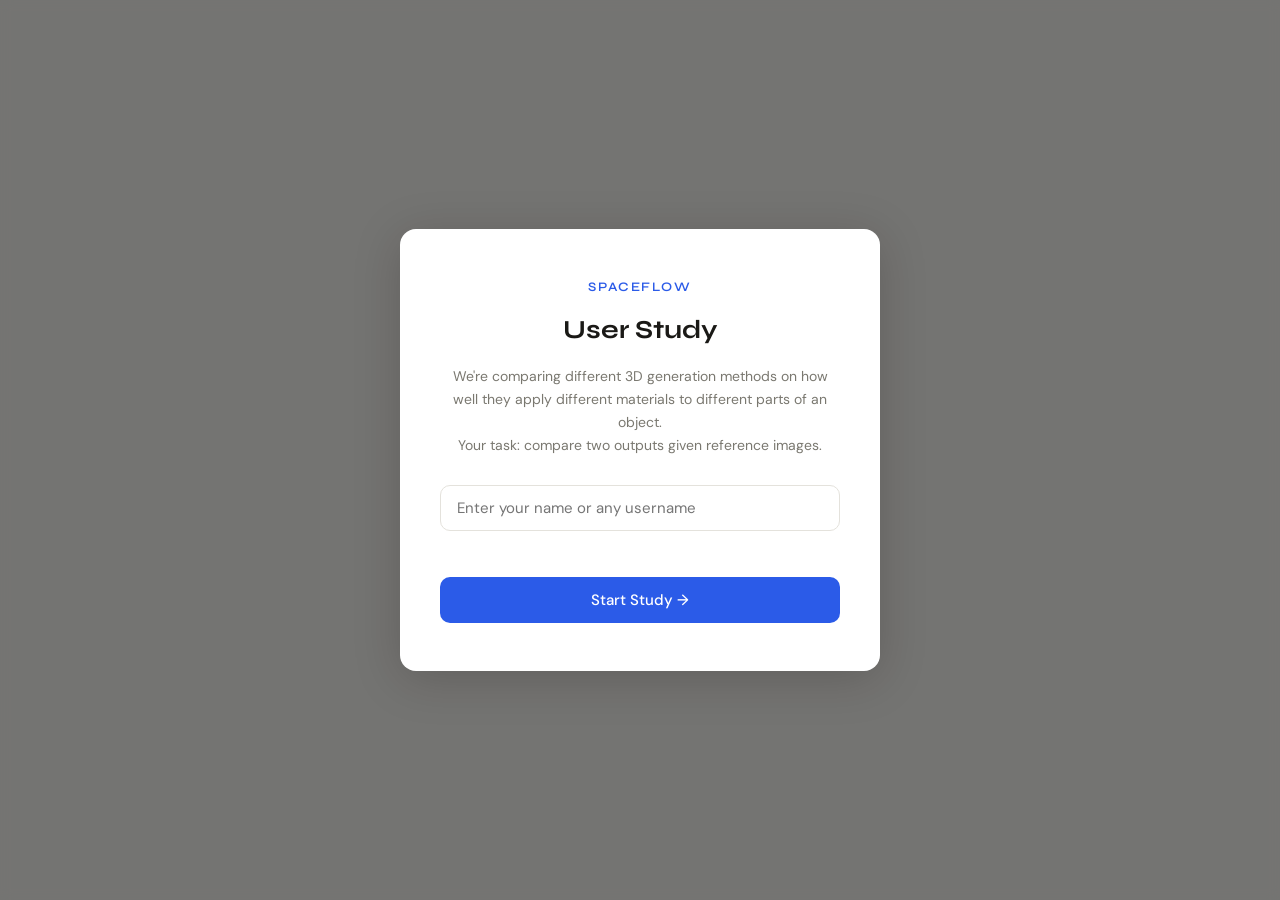
==== index.html @ b4039ef4 "Add files via upload" ====
<!DOCTYPE html>
<html lang="en">
<head>
  <meta charset="UTF-8">
  <meta name="viewport" content="width=device-width, initial-scale=1.0">
  <title>SpaceFlow — User Study</title>
  <link rel="preconnect" href="https://fonts.googleapis.com">
  <link rel="preconnect" href="https://fonts.gstatic.com" crossorigin>
  <link href="https://fonts.googleapis.com/css2?family=DM+Sans:wght@300;400;500;600&family=Syne:wght@600;700&display=swap" rel="stylesheet">
  <link rel="stylesheet" href="./static/css/style.css">
</head>
<body>

  <!-- ── USERNAME MODAL ─────────────────────────────────────────── -->
  <div id="username-modal" class="modal-overlay">
    <div class="modal-card">
      <div class="modal-logo">SpaceFlow</div>
      <h2 class="modal-title">User Study</h2>
      <p class="modal-subtitle">
        We're comparing different 3D generation methods on how well they apply
        different materials to different parts of an object.<br>
        Your task: compare two outputs given reference images.
      </p>
      <input type="text" id="username-input" class="modal-input"
             placeholder="Enter your name or any username" autocomplete="off">
      <p class="modal-error" id="username-error"></p>
      <button id="username-submit" class="btn btn-primary">Start Study →</button>
    </div>
  </div>

  <!-- ── MAIN STUDY ─────────────────────────────────────────────── -->
  <div id="main-content" class="page" style="display:none;" data-study-id="appearance">

    <!-- header -->
    <header class="study-header">
      <div class="study-header-left">
        <span class="study-name">SpaceFlow &mdash; Local Appearance Control</span>
      </div>
      <div class="study-header-right">
        <span class="participant-label">Participant: <strong id="display-username"></strong></span>
      </div>
    </header>

    <!-- progress -->
    <div class="progress-wrap">
      <div class="progress-text" id="progress-text">Loading…</div>
      <div class="progress-track">
        <div class="progress-fill" id="progress-fill" style="width:0%"></div>
      </div>
    </div>

    <!-- task description + prompt -->
    <div class="task-card">
      <div class="task-instruction">
        Starting from a 3D geometric shape, we apply different methods to texture the object.
        Each part should match its corresponding reference material below.
        <strong>Judge each sample against the references — not against each other.</strong>
      </div>
      <div class="prompt-row">
        <span class="prompt-label">Prompt</span>
        <span class="prompt-text" id="prompt-box">—</span>
      </div>
    </div>

    <!-- reference images -->
    <div class="references-section">
      <div class="section-label">Reference Materials</div>
      <div class="references-row">
        <div class="reference-card">
          <img id="ref-a-img" src="" alt="Reference A" class="reference-img">
          <div class="reference-tag" id="ref-a-label">Reference A</div>
        </div>
        <div class="reference-divider">+</div>
        <div class="reference-card">
          <img id="ref-b-img" src="" alt="Reference B" class="reference-img">
          <div class="reference-tag" id="ref-b-label">Reference B</div>
        </div>
      </div>
    </div>

    <!-- A/B outputs -->
    <div class="outputs-section">
      <div class="output-col">
        <div class="output-label">Sample A</div>
        <div id="imgs-a" class="output-images"></div>
      </div>
      <div class="output-col">
        <div class="output-label">Sample B</div>
        <div id="imgs-b" class="output-images"></div>
      </div>
    </div>

    <!-- hidden tracking spans (used by main.js) -->
    <span id="scene"          style="display:none"></span>
    <span id="model_a_method" style="display:none"></span>
    <span id="model_b_method" style="display:none"></span>

    <!-- questions -->
    <div class="survey-section">
      <form id="survey-form">

        <div class="question">
          <div class="question-text">
            Q1 &mdash; Which sample's <em id="q1-part">part A</em>
            better matches <strong>Reference A</strong>?
          </div>
          <div class="choices">
            <label class="choice-label">
              <input type="radio" name="q1" value="Model A" required>
              <span class="choice-btn">Sample A</span>
            </label>
            <label class="choice-label">
              <input type="radio" name="q1" value="Model B">
              <span class="choice-btn">Sample B</span>
            </label>
            <label class="choice-label">
              <input type="radio" name="q1" value="Equal">
              <span class="choice-btn">Both Equal</span>
            </label>
          </div>
        </div>

        <div class="question">
          <div class="question-text">
            Q2 &mdash; Which sample's <em id="q2-part">part B</em>
            better matches <strong>Reference B</strong>?
          </div>
          <div class="choices">
            <label class="choice-label">
              <input type="radio" name="q2" value="Model A" required>
              <span class="choice-btn">Sample A</span>
            </label>
            <label class="choice-label">
              <input type="radio" name="q2" value="Model B">
              <span class="choice-btn">Sample B</span>
            </label>
            <label class="choice-label">
              <input type="radio" name="q2" value="Equal">
              <span class="choice-btn">Both Equal</span>
            </label>
          </div>
        </div>

        <div class="question">
          <div class="question-text">
            Q3 &mdash; Which sample do you <strong>prefer overall</strong>,
            considering both parts together?
          </div>
          <div class="choices">
            <label class="choice-label">
              <input type="radio" name="q3" value="Model A" required>
              <span class="choice-btn">Sample A</span>
            </label>
            <label class="choice-label">
              <input type="radio" name="q3" value="Model B">
              <span class="choice-btn">Sample B</span>
            </label>
            <label class="choice-label">
              <input type="radio" name="q3" value="Equal">
              <span class="choice-btn">Both Equal</span>
            </label>
          </div>
        </div>

        <div id="form-error" class="form-error" style="display:none">
          Please answer all three questions before submitting.
        </div>

        <button type="submit" class="btn btn-submit" id="submit-btn">
          Submit &amp; Next →
        </button>
      </form>

      <div id="message" class="message" style="display:none"></div>
    </div>

  </div><!-- /main-content -->

  <script src="./static/js/main.js?v=2"></script>
</body>
</html>
---- static/css/style.css ----
/* ── RESET & BASE ──────────────────────────────────────────────────── */
*, *::before, *::after { box-sizing: border-box; margin: 0; padding: 0; }

:root {
  --bg:          #F7F6F3;
  --surface:     #FFFFFF;
  --border:      #E4E2DC;
  --text:        #1A1916;
  --text-muted:  #7A7870;
  --accent:      #2B5BE8;
  --accent-soft: #EEF2FD;
  --green:       #1E7E4C;
  --green-soft:  #EAF5EF;
  --red:         #C0392B;
  --red-soft:    #FDEDEB;
  --radius:      10px;
  --shadow:      0 1px 4px rgba(0,0,0,0.08), 0 4px 16px rgba(0,0,0,0.04);
}

body {
  font-family: 'DM Sans', system-ui, sans-serif;
  font-size: 15px;
  line-height: 1.6;
  background: var(--bg);
  color: var(--text);
  min-height: 100vh;
}

/* ── MODAL ─────────────────────────────────────────────────────────── */
.modal-overlay {
  position: fixed; inset: 0;
  background: rgba(10,10,8,0.55);
  backdrop-filter: blur(6px);
  display: flex;
  align-items: center;
  justify-content: center;
  z-index: 100;
}

.modal-card {
  background: var(--surface);
  border-radius: 16px;
  box-shadow: 0 8px 48px rgba(0,0,0,0.18);
  padding: 48px 40px;
  max-width: 480px;
  width: 90%;
  text-align: center;
}

.modal-logo {
  font-family: 'Syne', sans-serif;
  font-size: 13px;
  font-weight: 600;
  letter-spacing: 0.12em;
  text-transform: uppercase;
  color: var(--accent);
  margin-bottom: 12px;
}

.modal-title {
  font-family: 'Syne', sans-serif;
  font-size: 26px;
  font-weight: 700;
  margin-bottom: 14px;
  color: var(--text);
}

.modal-subtitle {
  font-size: 14px;
  color: var(--text-muted);
  line-height: 1.65;
  margin-bottom: 28px;
}

.modal-input {
  width: 100%;
  padding: 12px 16px;
  border: 1.5px solid var(--border);
  border-radius: var(--radius);
  font-family: inherit;
  font-size: 15px;
  outline: none;
  transition: border-color 0.15s;
  margin-bottom: 8px;
}
.modal-input:focus { border-color: var(--accent); }

.modal-error {
  font-size: 13px;
  color: var(--red);
  min-height: 18px;
  margin-bottom: 20px;
  text-align: left;
}

/* ── BUTTONS ───────────────────────────────────────────────────────── */
.btn {
  display: inline-flex;
  align-items: center;
  justify-content: center;
  gap: 6px;
  font-family: 'DM Sans', sans-serif;
  font-size: 15px;
  font-weight: 500;
  border: none;
  border-radius: var(--radius);
  cursor: pointer;
  transition: all 0.15s;
  text-decoration: none;
}

.btn-primary {
  background: var(--accent);
  color: #fff;
  padding: 13px 28px;
  width: 100%;
}
.btn-primary:hover { background: #1e4acb; }

.btn-submit {
  background: var(--text);
  color: #fff;
  padding: 14px 36px;
  font-size: 16px;
  margin-top: 24px;
  width: 100%;
  border-radius: var(--radius);
}
.btn-submit:hover { background: #333; }
.btn-submit:disabled { background: #aaa; cursor: not-allowed; }

/* ── PAGE LAYOUT ───────────────────────────────────────────────────── */
.page {
  max-width: 960px;
  margin: 0 auto;
  padding: 0 24px 80px;
}

/* ── HEADER ────────────────────────────────────────────────────────── */
.study-header {
  display: flex;
  justify-content: space-between;
  align-items: center;
  padding: 20px 0 16px;
  border-bottom: 1px solid var(--border);
  margin-bottom: 24px;
}

.study-name {
  font-family: 'Syne', sans-serif;
  font-size: 15px;
  font-weight: 600;
  color: var(--text);
}

.participant-label {
  font-size: 13px;
  color: var(--text-muted);
}

/* ── PROGRESS ──────────────────────────────────────────────────────── */
.progress-wrap {
  display: flex;
  align-items: center;
  gap: 14px;
  margin-bottom: 24px;
}

.progress-text {
  font-size: 13px;
  color: var(--text-muted);
  white-space: nowrap;
  min-width: 80px;
}

.progress-track {
  flex: 1;
  height: 4px;
  background: var(--border);
  border-radius: 2px;
  overflow: hidden;
}

.progress-fill {
  height: 100%;
  background: var(--accent);
  border-radius: 2px;
  transition: width 0.4s ease;
}

/* ── TASK CARD ─────────────────────────────────────────────────────── */
.task-card {
  background: var(--surface);
  border: 1px solid var(--border);
  border-radius: var(--radius);
  padding: 20px 24px;
  margin-bottom: 20px;
  box-shadow: var(--shadow);
}

.task-instruction {
  font-size: 14px;
  color: var(--text-muted);
  line-height: 1.65;
  margin-bottom: 14px;
}

.prompt-row {
  display: flex;
  align-items: baseline;
  gap: 12px;
  border-top: 1px solid var(--border);
  padding-top: 14px;
}

.prompt-label {
  font-size: 11px;
  font-weight: 600;
  letter-spacing: 0.08em;
  text-transform: uppercase;
  color: var(--accent);
  flex-shrink: 0;
}

.prompt-text {
  font-size: 15px;
  font-weight: 500;
  color: var(--text);
}

/* ── REFERENCES ────────────────────────────────────────────────────── */
.references-section {
  margin-bottom: 20px;
}

.section-label {
  font-size: 11px;
  font-weight: 600;
  letter-spacing: 0.08em;
  text-transform: uppercase;
  color: var(--text-muted);
  margin-bottom: 10px;
}

.references-row {
  display: flex;
  align-items: center;
  gap: 16px;
}

.reference-card {
  background: var(--surface);
  border: 1px solid var(--border);
  border-radius: var(--radius);
  overflow: hidden;
  box-shadow: var(--shadow);
  text-align: center;
}

.reference-img {
  display: block;
  width: 160px;
  height: 160px;
  object-fit: cover;
}

.reference-tag {
  font-size: 12px;
  font-weight: 500;
  color: var(--text-muted);
  padding: 8px 10px;
  border-top: 1px solid var(--border);
  background: var(--bg);
}

.reference-divider {
  font-size: 22px;
  color: var(--border);
  font-weight: 300;
  flex-shrink: 0;
}

/* ── OUTPUTS ───────────────────────────────────────────────────────── */
.outputs-section {
  display: grid;
  grid-template-columns: 1fr 1fr;
  gap: 16px;
  margin-bottom: 28px;
}

.output-col {
  background: var(--surface);
  border: 1px solid var(--border);
  border-radius: var(--radius);
  overflow: hidden;
  box-shadow: var(--shadow);
}

.output-label {
  font-family: 'Syne', sans-serif;
  font-size: 13px;
  font-weight: 600;
  letter-spacing: 0.04em;
  padding: 12px 16px;
  border-bottom: 1px solid var(--border);
  background: var(--bg);
  color: var(--text);
}

.output-images {
  padding: 12px;
  display: flex;
  flex-direction: column;
  gap: 8px;
  align-items: center;
}

.output-images img {
  width: 100%;
  max-width: 400px;
  border-radius: 6px;
  display: block;
}

.output-images video {
  width: 100%;
  max-width: 400px;
  border-radius: 6px;
  display: block;
}

/* ── SURVEY ────────────────────────────────────────────────────────── */
.survey-section {
  background: var(--surface);
  border: 1px solid var(--border);
  border-radius: var(--radius);
  padding: 28px 32px;
  box-shadow: var(--shadow);
}

.question {
  margin-bottom: 24px;
  padding-bottom: 24px;
  border-bottom: 1px solid var(--border);
}
.question:last-of-type { border-bottom: none; }

.question-text {
  font-size: 15px;
  font-weight: 500;
  margin-bottom: 14px;
  color: var(--text);
}

.question-text em {
  font-style: normal;
  color: var(--accent);
  font-weight: 600;
}

.choices {
  display: flex;
  gap: 10px;
  flex-wrap: wrap;
}

.choice-label {
  cursor: pointer;
}

.choice-label input[type="radio"] {
  display: none;
}

.choice-btn {
  display: inline-block;
  padding: 9px 20px;
  border: 1.5px solid var(--border);
  border-radius: 8px;
  font-size: 14px;
  font-weight: 500;
  color: var(--text-muted);
  background: var(--bg);
  transition: all 0.12s;
  user-select: none;
}

.choice-label input[type="radio"]:checked + .choice-btn {
  border-color: var(--accent);
  background: var(--accent-soft);
  color: var(--accent);
}

.choice-label:hover .choice-btn {
  border-color: #bbb;
  color: var(--text);
}

.form-error {
  font-size: 13px;
  color: var(--red);
  background: var(--red-soft);
  border-radius: 6px;
  padding: 10px 14px;
  margin-top: 12px;
}

/* ── MESSAGES ──────────────────────────────────────────────────────── */
.message {
  margin-top: 16px;
  padding: 14px 18px;
  border-radius: var(--radius);
  font-size: 14px;
  font-weight: 500;
}
.message.success {
  background: var(--green-soft);
  color: var(--green);
  border: 1px solid #c6e8d5;
}
.message.error {
  background: var(--red-soft);
  color: var(--red);
  border: 1px solid #f5c6c2;
}

/* ── COMPLETION ────────────────────────────────────────────────────── */
.completion-card {
  text-align: center;
  padding: 60px 32px;
  background: var(--surface);
  border: 1px solid var(--border);
  border-radius: var(--radius);
  box-shadow: var(--shadow);
  margin-top: 40px;
}
.completion-emoji { font-size: 48px; margin-bottom: 16px; }
.completion-title {
  font-family: 'Syne', sans-serif;
  font-size: 22px;
  font-weight: 700;
  margin-bottom: 10px;
}
.completion-text { color: var(--text-muted); font-size: 15px; }

/* ── RESPONSIVE ────────────────────────────────────────────────────── */
@media (max-width: 640px) {
  .outputs-section { grid-template-columns: 1fr; }
  .references-row { flex-direction: column; align-items: flex-start; }
  .reference-img { width: 120px; height: 120px; }
  .reference-divider { display: none; }
  .survey-section { padding: 20px 18px; }
  .choices { flex-direction: column; }
  .choice-btn { display: block; text-align: center; }
}
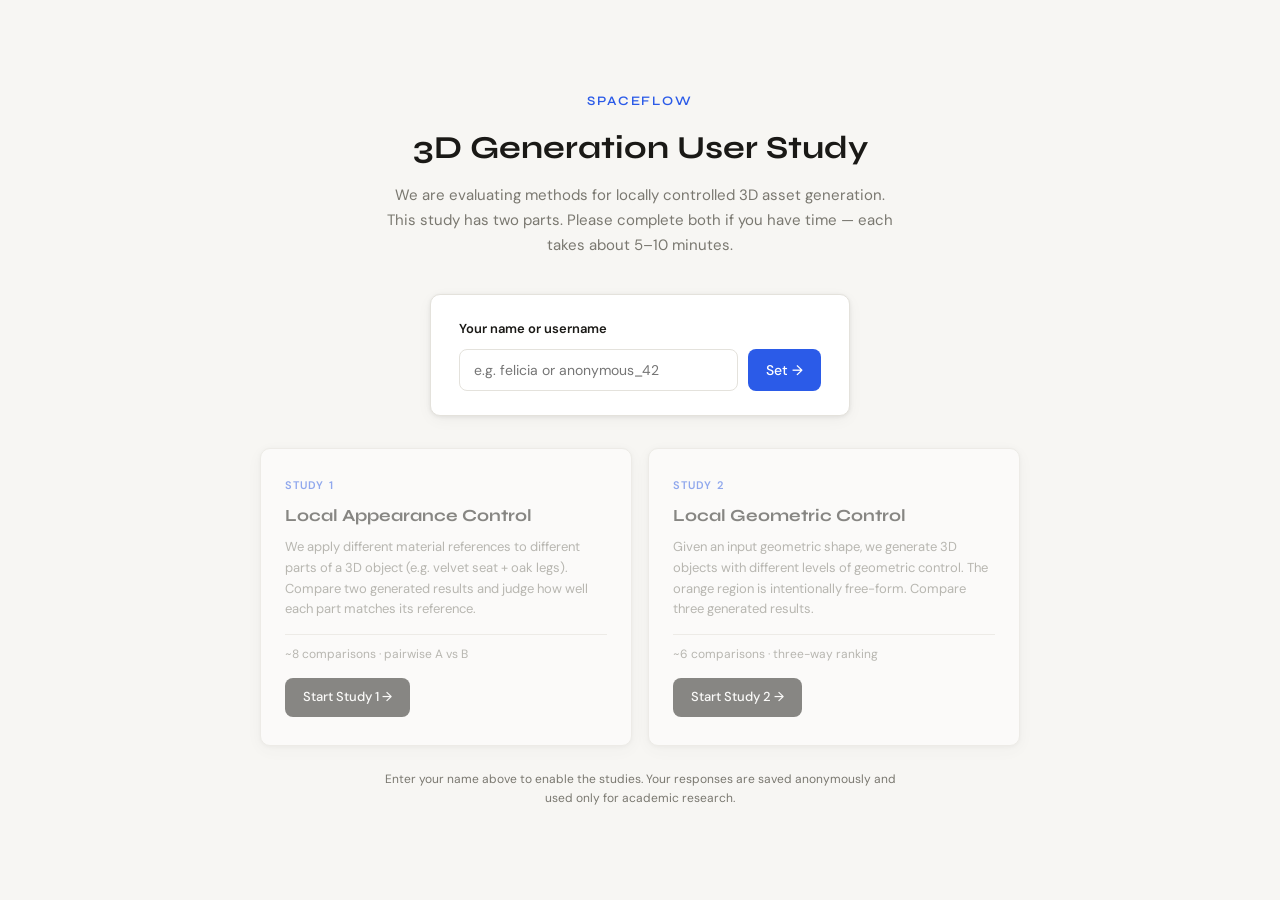
==== commit 9e7860e4: "Add local tau study" ====
--- a/index.html
+++ b/index.html
@@ -8,174 +8,285 @@
   <link rel="preconnect" href="https://fonts.gstatic.com" crossorigin>
   <link href="https://fonts.googleapis.com/css2?family=DM+Sans:wght@300;400;500;600&family=Syne:wght@600;700&display=swap" rel="stylesheet">
   <link rel="stylesheet" href="./static/css/style.css">
+  <style>
+    /* Landing-page specific styles */
+    .landing-wrap {
+      min-height: 100vh;
+      display: flex;
+      flex-direction: column;
+      align-items: center;
+      justify-content: center;
+      padding: 40px 24px;
+    }
+
+    .landing-logo {
+      font-family: 'Syne', sans-serif;
+      font-size: 13px;
+      font-weight: 600;
+      letter-spacing: 0.14em;
+      text-transform: uppercase;
+      color: var(--accent);
+      margin-bottom: 10px;
+      text-align: center;
+    }
+
+    .landing-title {
+      font-family: 'Syne', sans-serif;
+      font-size: 32px;
+      font-weight: 700;
+      text-align: center;
+      margin-bottom: 10px;
+      color: var(--text);
+    }
+
+    .landing-subtitle {
+      font-size: 15px;
+      color: var(--text-muted);
+      text-align: center;
+      max-width: 520px;
+      line-height: 1.65;
+      margin-bottom: 36px;
+    }
+
+    /* Username block */
+    .username-block {
+      background: var(--surface);
+      border: 1px solid var(--border);
+      border-radius: var(--radius);
+      padding: 24px 28px;
+      width: 100%;
+      max-width: 420px;
+      box-shadow: var(--shadow);
+      margin-bottom: 32px;
+    }
+
+    .username-block-label {
+      font-size: 13px;
+      font-weight: 600;
+      margin-bottom: 10px;
+      color: var(--text);
+    }
+
+    .username-row {
+      display: flex;
+      gap: 10px;
+    }
+
+    .username-row input {
+      flex: 1;
+      padding: 11px 14px;
+      border: 1.5px solid var(--border);
+      border-radius: 8px;
+      font-family: inherit;
+      font-size: 14px;
+      outline: none;
+      transition: border-color 0.15s;
+    }
+    .username-row input:focus { border-color: var(--accent); }
+
+    .username-confirm-btn {
+      padding: 11px 18px;
+      background: var(--accent);
+      color: #fff;
+      border: none;
+      border-radius: 8px;
+      font-family: inherit;
+      font-size: 14px;
+      font-weight: 500;
+      cursor: pointer;
+      white-space: nowrap;
+      transition: background 0.15s;
+    }
+    .username-confirm-btn:hover { background: #1e4acb; }
+
+    .username-set-msg {
+      font-size: 13px;
+      color: var(--green);
+      margin-top: 8px;
+    }
+
+    /* Study cards */
+    .study-cards {
+      display: grid;
+      grid-template-columns: 1fr 1fr;
+      gap: 16px;
+      width: 100%;
+      max-width: 760px;
+    }
+
+    .study-card {
+      background: var(--surface);
+      border: 1px solid var(--border);
+      border-radius: var(--radius);
+      padding: 28px 24px;
+      box-shadow: var(--shadow);
+      display: flex;
+      flex-direction: column;
+      gap: 10px;
+      text-decoration: none;
+      color: inherit;
+      transition: border-color 0.15s, box-shadow 0.15s;
+      cursor: pointer;
+    }
+    .study-card:hover {
+      border-color: var(--accent);
+      box-shadow: 0 4px 20px rgba(43,91,232,0.10);
+    }
+    .study-card.disabled {
+      opacity: 0.5;
+      pointer-events: none;
+    }
+
+    .card-tag {
+      font-size: 11px;
+      font-weight: 600;
+      letter-spacing: 0.1em;
+      text-transform: uppercase;
+      color: var(--accent);
+    }
+
+    .card-title {
+      font-family: 'Syne', sans-serif;
+      font-size: 17px;
+      font-weight: 700;
+      color: var(--text);
+      line-height: 1.3;
+    }
+
+    .card-desc {
+      font-size: 13px;
+      color: var(--text-muted);
+      line-height: 1.6;
+      flex: 1;
+    }
+
+    .card-meta {
+      font-size: 12px;
+      color: var(--text-muted);
+      border-top: 1px solid var(--border);
+      padding-top: 10px;
+      margin-top: 4px;
+    }
+
+    .card-btn {
+      display: inline-flex;
+      align-items: center;
+      gap: 6px;
+      padding: 9px 18px;
+      background: var(--text);
+      color: #fff;
+      border-radius: 8px;
+      font-size: 13px;
+      font-weight: 500;
+      align-self: flex-start;
+      margin-top: 4px;
+      transition: background 0.15s;
+    }
+    .study-card:hover .card-btn { background: var(--accent); }
+
+    .landing-note {
+      font-size: 12px;
+      color: var(--text-muted);
+      text-align: center;
+      margin-top: 24px;
+      max-width: 520px;
+    }
+
+    @media (max-width: 600px) {
+      .study-cards { grid-template-columns: 1fr; }
+      .landing-title { font-size: 24px; }
+    }
+  </style>
 </head>
 <body>
-
-  <!-- ── USERNAME MODAL ─────────────────────────────────────────── -->
-  <div id="username-modal" class="modal-overlay">
-    <div class="modal-card">
-      <div class="modal-logo">SpaceFlow</div>
-      <h2 class="modal-title">User Study</h2>
-      <p class="modal-subtitle">
-        We're comparing different 3D generation methods on how well they apply
-        different materials to different parts of an object.<br>
-        Your task: compare two outputs given reference images.
-      </p>
-      <input type="text" id="username-input" class="modal-input"
-             placeholder="Enter your name or any username" autocomplete="off">
-      <p class="modal-error" id="username-error"></p>
-      <button id="username-submit" class="btn btn-primary">Start Study →</button>
+  <div class="landing-wrap">
+
+    <div class="landing-logo">SpaceFlow</div>
+    <h1 class="landing-title">3D Generation User Study</h1>
+    <p class="landing-subtitle">
+      We are evaluating methods for locally controlled 3D asset generation.
+      This study has two parts. Please complete both if you have time —
+      each takes about 5–10 minutes.
+    </p>
+
+    <!-- Username -->
+    <div class="username-block">
+      <div class="username-block-label">Your name or username</div>
+      <div class="username-row">
+        <input type="text" id="username-input"
+               placeholder="e.g. felicia or anonymous_42" autocomplete="off">
+        <button class="username-confirm-btn" id="username-confirm">Set →</button>
+      </div>
+      <div class="username-set-msg" id="username-set-msg" style="display:none"></div>
     </div>
+
+    <!-- Study cards -->
+    <div class="study-cards" id="study-cards">
+
+      <a class="study-card disabled" id="card-appearance" href="./appearance.html">
+        <div class="card-tag">Study 1</div>
+        <div class="card-title">Local Appearance Control</div>
+        <div class="card-desc">
+          We apply different material references to different parts of a 3D object
+          (e.g. velvet seat + oak legs). Compare two generated results and judge
+          how well each part matches its reference.
+        </div>
+        <div class="card-meta">~8 comparisons · pairwise A vs B</div>
+        <div class="card-btn">Start Study 1 →</div>
+      </a>
+
+      <a class="study-card disabled" id="card-tau" href="./tau.html">
+        <div class="card-tag">Study 2</div>
+        <div class="card-title">Local Geometric Control</div>
+        <div class="card-desc">
+          Given an input geometric shape, we generate 3D objects with different
+          levels of geometric control. The orange region is intentionally free-form.
+          Compare three generated results.
+        </div>
+        <div class="card-meta">~6 comparisons · three-way ranking</div>
+        <div class="card-btn">Start Study 2 →</div>
+      </a>
+
+    </div>
+
+    <p class="landing-note">
+      Enter your name above to enable the studies.
+      Your responses are saved anonymously and used only for academic research.
+    </p>
+
   </div>
 
-  <!-- ── MAIN STUDY ─────────────────────────────────────────────── -->
-  <div id="main-content" class="page" style="display:none;" data-study-id="appearance">
-
-    <!-- header -->
-    <header class="study-header">
-      <div class="study-header-left">
-        <span class="study-name">SpaceFlow &mdash; Local Appearance Control</span>
-      </div>
-      <div class="study-header-right">
-        <span class="participant-label">Participant: <strong id="display-username"></strong></span>
-      </div>
-    </header>
-
-    <!-- progress -->
-    <div class="progress-wrap">
-      <div class="progress-text" id="progress-text">Loading…</div>
-      <div class="progress-track">
-        <div class="progress-fill" id="progress-fill" style="width:0%"></div>
-      </div>
-    </div>
-
-    <!-- task description + prompt -->
-    <div class="task-card">
-      <div class="task-instruction">
-        Starting from a 3D geometric shape, we apply different methods to texture the object.
-        Each part should match its corresponding reference material below.
-        <strong>Judge each sample against the references — not against each other.</strong>
-      </div>
-      <div class="prompt-row">
-        <span class="prompt-label">Prompt</span>
-        <span class="prompt-text" id="prompt-box">—</span>
-      </div>
-    </div>
-
-    <!-- reference images -->
-    <div class="references-section">
-      <div class="section-label">Reference Materials</div>
-      <div class="references-row">
-        <div class="reference-card">
-          <img id="ref-a-img" src="" alt="Reference A" class="reference-img">
-          <div class="reference-tag" id="ref-a-label">Reference A</div>
-        </div>
-        <div class="reference-divider">+</div>
-        <div class="reference-card">
-          <img id="ref-b-img" src="" alt="Reference B" class="reference-img">
-          <div class="reference-tag" id="ref-b-label">Reference B</div>
-        </div>
-      </div>
-    </div>
-
-    <!-- A/B outputs -->
-    <div class="outputs-section">
-      <div class="output-col">
-        <div class="output-label">Sample A</div>
-        <div id="imgs-a" class="output-images"></div>
-      </div>
-      <div class="output-col">
-        <div class="output-label">Sample B</div>
-        <div id="imgs-b" class="output-images"></div>
-      </div>
-    </div>
-
-    <!-- hidden tracking spans (used by main.js) -->
-    <span id="scene"          style="display:none"></span>
-    <span id="model_a_method" style="display:none"></span>
-    <span id="model_b_method" style="display:none"></span>
-
-    <!-- questions -->
-    <div class="survey-section">
-      <form id="survey-form">
-
-        <div class="question">
-          <div class="question-text">
-            Q1 &mdash; Which sample's <em id="q1-part">part A</em>
-            better matches <strong>Reference A</strong>?
-          </div>
-          <div class="choices">
-            <label class="choice-label">
-              <input type="radio" name="q1" value="Model A" required>
-              <span class="choice-btn">Sample A</span>
-            </label>
-            <label class="choice-label">
-              <input type="radio" name="q1" value="Model B">
-              <span class="choice-btn">Sample B</span>
-            </label>
-            <label class="choice-label">
-              <input type="radio" name="q1" value="Equal">
-              <span class="choice-btn">Both Equal</span>
-            </label>
-          </div>
-        </div>
-
-        <div class="question">
-          <div class="question-text">
-            Q2 &mdash; Which sample's <em id="q2-part">part B</em>
-            better matches <strong>Reference B</strong>?
-          </div>
-          <div class="choices">
-            <label class="choice-label">
-              <input type="radio" name="q2" value="Model A" required>
-              <span class="choice-btn">Sample A</span>
-            </label>
-            <label class="choice-label">
-              <input type="radio" name="q2" value="Model B">
-              <span class="choice-btn">Sample B</span>
-            </label>
-            <label class="choice-label">
-              <input type="radio" name="q2" value="Equal">
-              <span class="choice-btn">Both Equal</span>
-            </label>
-          </div>
-        </div>
-
-        <div class="question">
-          <div class="question-text">
-            Q3 &mdash; Which sample do you <strong>prefer overall</strong>,
-            considering both parts together?
-          </div>
-          <div class="choices">
-            <label class="choice-label">
-              <input type="radio" name="q3" value="Model A" required>
-              <span class="choice-btn">Sample A</span>
-            </label>
-            <label class="choice-label">
-              <input type="radio" name="q3" value="Model B">
-              <span class="choice-btn">Sample B</span>
-            </label>
-            <label class="choice-label">
-              <input type="radio" name="q3" value="Equal">
-              <span class="choice-btn">Both Equal</span>
-            </label>
-          </div>
-        </div>
-
-        <div id="form-error" class="form-error" style="display:none">
-          Please answer all three questions before submitting.
-        </div>
-
-        <button type="submit" class="btn btn-submit" id="submit-btn">
-          Submit &amp; Next →
-        </button>
-      </form>
-
-      <div id="message" class="message" style="display:none"></div>
-    </div>
-
-  </div><!-- /main-content -->
-
-  <script src="./static/js/main.js?v=2"></script>
+  <script>
+    const USERNAME_KEY = 'spaceflow_username';
+    const input = document.getElementById('username-input');
+    const confirmBtn = document.getElementById('username-confirm');
+    const msg = document.getElementById('username-set-msg');
+    const cards = document.getElementById('study-cards');
+
+    // Restore saved username
+    const saved = localStorage.getItem(USERNAME_KEY);
+    if (saved) {
+      input.value = saved;
+      enableCards(saved);
+    }
+
+    confirmBtn.addEventListener('click', confirmUsername);
+    input.addEventListener('keypress', e => {
+      if (e.key === 'Enter') confirmUsername();
+    });
+
+    function confirmUsername() {
+      const name = input.value.trim();
+      if (!name) { input.focus(); return; }
+      localStorage.setItem(USERNAME_KEY, name);
+      enableCards(name);
+    }
+
+    function enableCards(name) {
+      msg.textContent = `Logged in as "${name}" — choose a study below.`;
+      msg.style.display = 'block';
+      document.querySelectorAll('.study-card').forEach(c => c.classList.remove('disabled'));
+    }
+  </script>
 </body>
 </html>
--- a/static/css/style.css
+++ b/static/css/style.css
@@ -453,3 +453,88 @@
   .choices { flex-direction: column; }
   .choice-btn { display: block; text-align: center; }
 }
+
+/* ── 3-COLUMN OUTPUTS (tau study) ─────────────────────────────────── */
+.outputs-section-3col {
+  display: grid;
+  grid-template-columns: 1fr 1fr 1fr;
+  gap: 12px;
+  margin-bottom: 28px;
+}
+
+/* ── TAU REFERENCE (single image + description sidebar) ───────────── */
+.tau-reference-row {
+  display: flex;
+  gap: 20px;
+  align-items: flex-start;
+}
+
+.tau-reference-card {
+  background: var(--surface);
+  border: 1px solid var(--border);
+  border-radius: var(--radius);
+  overflow: hidden;
+  box-shadow: var(--shadow);
+  flex-shrink: 0;
+}
+
+.tau-reference-img {
+  display: block;
+  width: 220px;
+  height: 220px;
+  object-fit: contain;
+  background: #f0f0ed;
+}
+
+.tau-reference-desc {
+  flex: 1;
+  padding: 4px 0;
+}
+
+.ref-desc-title {
+  font-size: 12px;
+  font-weight: 600;
+  letter-spacing: 0.06em;
+  text-transform: uppercase;
+  color: var(--text-muted);
+  margin-bottom: 10px;
+}
+
+.ref-desc-list {
+  list-style: none;
+  display: flex;
+  flex-direction: column;
+  gap: 10px;
+}
+
+.ref-desc-list li {
+  font-size: 14px;
+  color: var(--text);
+  line-height: 1.5;
+  padding-left: 14px;
+  position: relative;
+}
+
+.ref-desc-list li::before {
+  content: '–';
+  position: absolute;
+  left: 0;
+  color: var(--text-muted);
+}
+
+/* ── BACK LINK ────────────────────────────────────────────────────── */
+.back-link {
+  font-size: 13px;
+  color: var(--text-muted);
+  text-decoration: none;
+  margin-right: 16px;
+  transition: color 0.15s;
+}
+.back-link:hover { color: var(--accent); }
+
+/* ── RESPONSIVE (tau) ─────────────────────────────────────────────── */
+@media (max-width: 800px) {
+  .outputs-section-3col { grid-template-columns: 1fr; }
+  .tau-reference-row    { flex-direction: column; }
+  .tau-reference-img    { width: 100%; height: 200px; }
+}
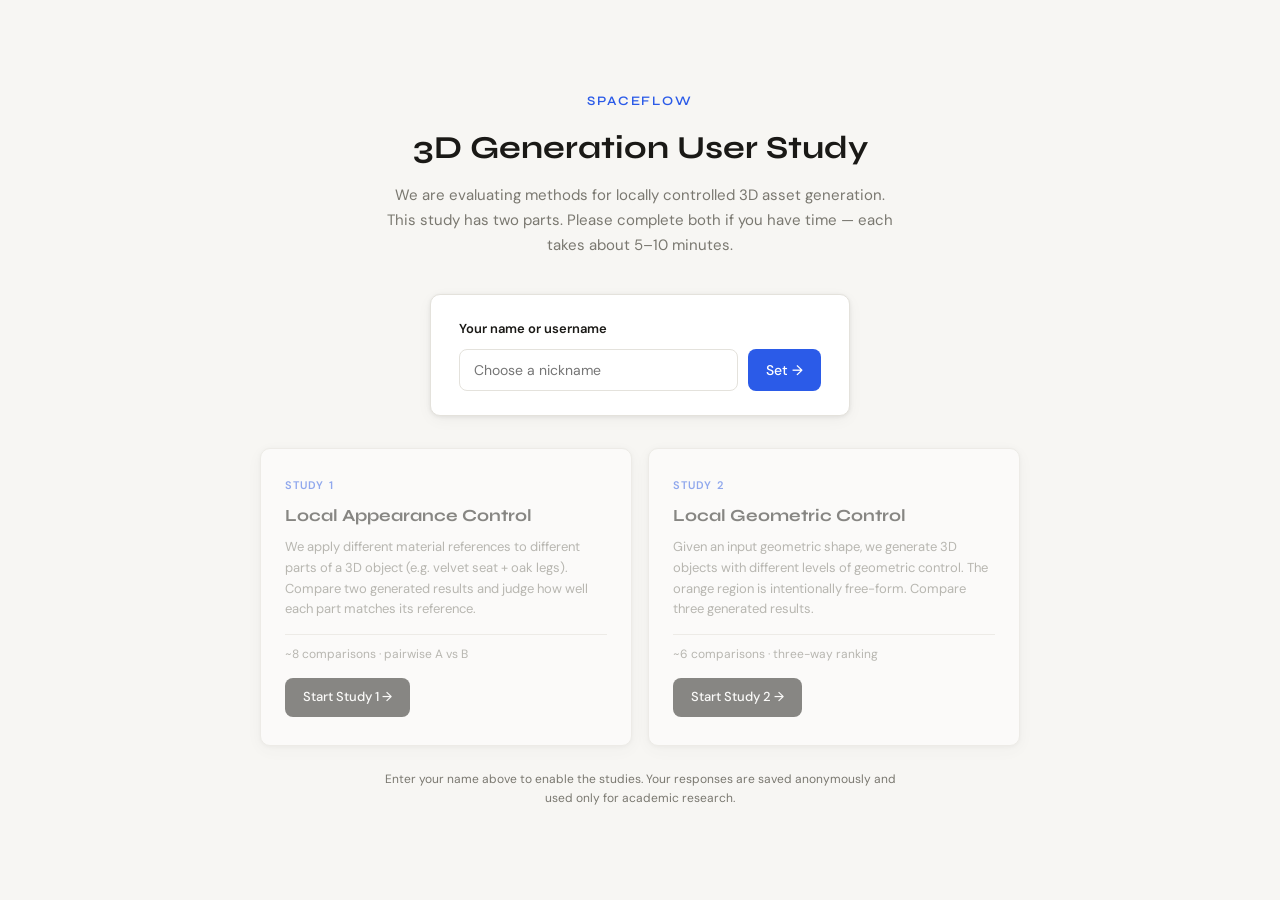
==== commit 1d5d3579: "Change order to hide user login when opening a study and only show if username cannot be found" ====
--- a/index.html
+++ b/index.html
@@ -214,7 +214,7 @@
       <div class="username-block-label">Your name or username</div>
       <div class="username-row">
         <input type="text" id="username-input"
-               placeholder="e.g. felicia or anonymous_42" autocomplete="off">
+               placeholder="Choose a nickname" autocomplete="off">
         <button class="username-confirm-btn" id="username-confirm">Set →</button>
       </div>
       <div class="username-set-msg" id="username-set-msg" style="display:none"></div>
@@ -289,4 +289,4 @@
     }
   </script>
 </body>
-</html>
+</html>
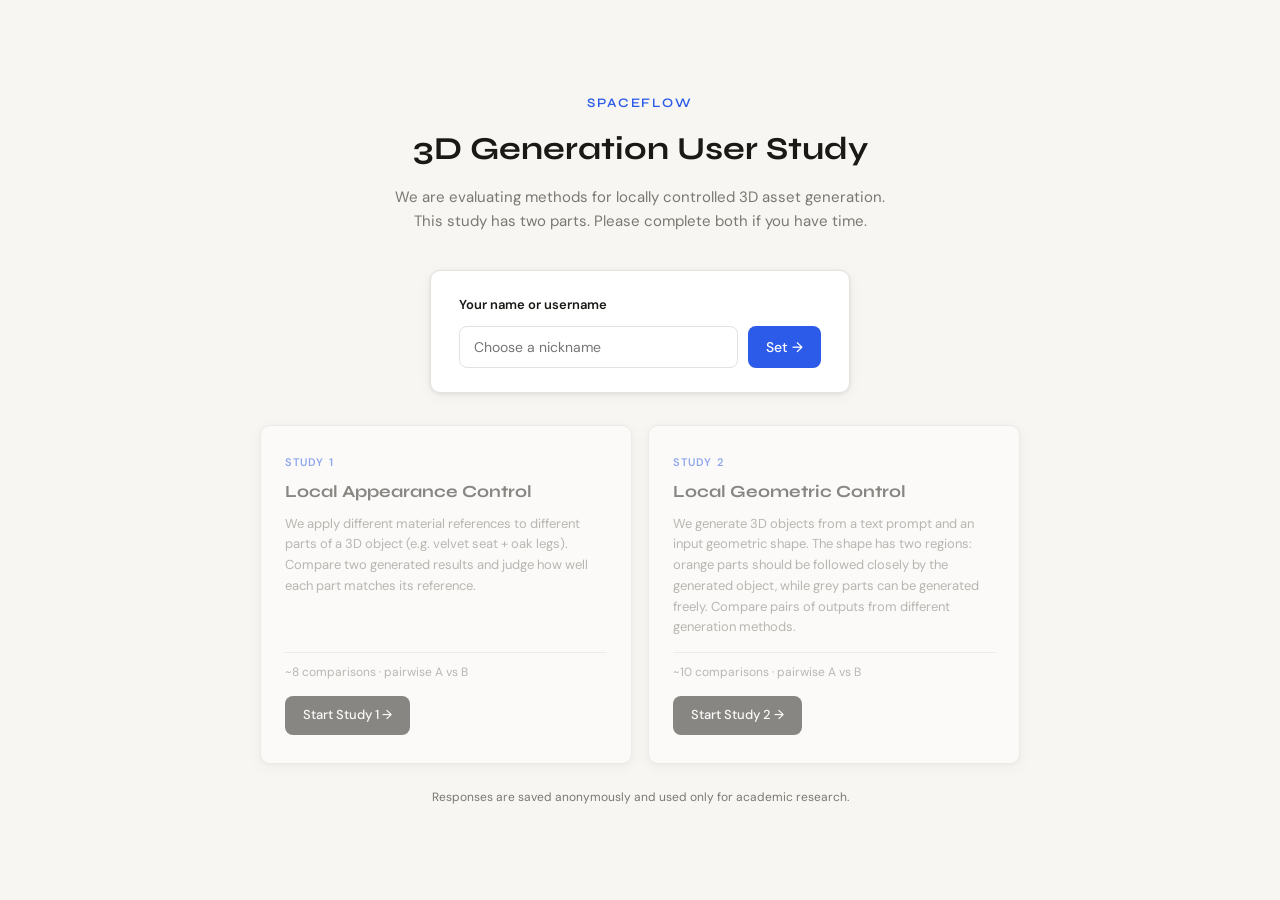
==== commit 4b710690: "Rewrite landing page descriptions" ====
--- a/index.html
+++ b/index.html
@@ -205,8 +205,7 @@
     <h1 class="landing-title">3D Generation User Study</h1>
     <p class="landing-subtitle">
       We are evaluating methods for locally controlled 3D asset generation.
-      This study has two parts. Please complete both if you have time —
-      each takes about 5–10 minutes.
+      This study has two parts. Please complete both if you have time.
     </p>
 
     <!-- Username -->
@@ -239,19 +238,19 @@
         <div class="card-tag">Study 2</div>
         <div class="card-title">Local Geometric Control</div>
         <div class="card-desc">
-          Given an input geometric shape, we generate 3D objects with different
-          levels of geometric control. The orange region is intentionally free-form.
-          Compare three generated results.
+          We generate 3D objects from a text prompt and an input geometric shape.
+          The shape has two regions: orange parts should be followed closely by the
+          generated object, while grey parts can be generated freely. Compare pairs
+          of outputs from different generation methods.
         </div>
-        <div class="card-meta">~6 comparisons · three-way ranking</div>
+        <div class="card-meta">~10 comparisons · pairwise A vs B</div>
         <div class="card-btn">Start Study 2 →</div>
       </a>
 
     </div>
 
     <p class="landing-note">
-      Enter your name above to enable the studies.
-      Your responses are saved anonymously and used only for academic research.
+      Responses are saved anonymously and used only for academic research.
     </p>
 
   </div>
